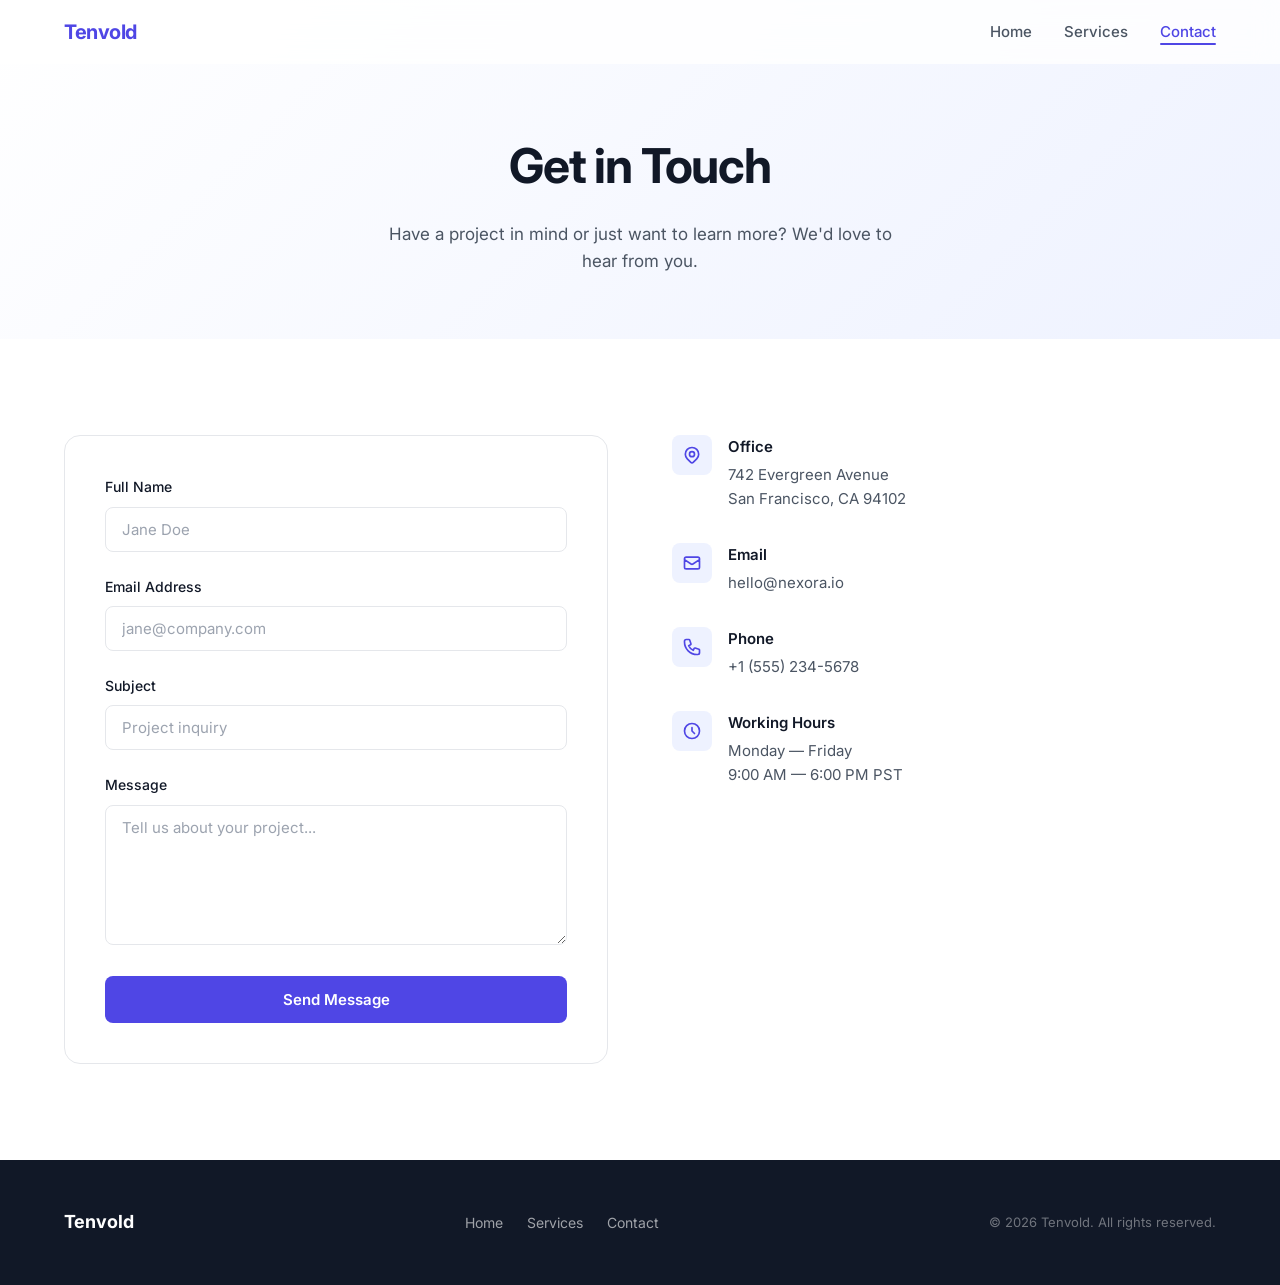
==== contact.html @ 65609ea9 "Add company website template Modern HTML/CSS/JS template for Tenvold (fictional digital solutions co" ====
<!DOCTYPE html>
<html lang="en">
<head>
  <meta charset="UTF-8">
  <meta name="viewport" content="width=device-width, initial-scale=1.0">
  <title>Contact &mdash; Tenvold</title>
  <meta name="description" content="Get in touch with Tenvold. We'd love to hear about your project.">
  <link rel="icon" href="data:image/svg+xml,<svg xmlns='http://www.w3.org/2000/svg' viewBox='0 0 100 100'><text y='.9em' font-size='90'>◆</text></svg>">
  <link rel="stylesheet" href="css/style.css">
</head>
<body>

  <nav class="nav">
    <div class="container">
      <a href="index.html" class="nav-logo">Tenvold</a>
      <ul class="nav-links">
        <li><a href="index.html">Home</a></li>
        <li><a href="services.html">Services</a></li>
        <li><a href="contact.html" class="active">Contact</a></li>
      </ul>
      <button class="nav-toggle" aria-label="Toggle navigation">
        <span></span>
        <span></span>
        <span></span>
      </button>
    </div>
  </nav>

  <header class="page-header">
    <div class="container">
      <h1>Get in Touch</h1>
      <p>Have a project in mind or just want to learn more? We'd love to hear from you.</p>
    </div>
  </header>

  <section class="section">
    <div class="container">
      <div class="contact-grid">

        <form class="contact-form reveal">
          <div class="form-group">
            <label for="name">Full Name</label>
            <input type="text" id="name" name="name" placeholder="Jane Doe" required>
          </div>
          <div class="form-group">
            <label for="email">Email Address</label>
            <input type="email" id="email" name="email" placeholder="jane@company.com" required>
          </div>
          <div class="form-group">
            <label for="subject">Subject</label>
            <input type="text" id="subject" name="subject" placeholder="Project inquiry">
          </div>
          <div class="form-group">
            <label for="message">Message</label>
            <textarea id="message" name="message" placeholder="Tell us about your project..." required></textarea>
          </div>
          <button type="submit" class="form-submit">Send Message</button>
        </form>

        <div class="contact-info reveal reveal-delay-2">
          <div class="contact-info-item">
            <div class="contact-info-icon">
              <svg xmlns="http://www.w3.org/2000/svg" fill="none" viewBox="0 0 24 24" stroke="currentColor" stroke-width="2">
                <path stroke-linecap="round" stroke-linejoin="round" d="M17.657 16.657L13.414 20.9a1.998 1.998 0 01-2.827 0l-4.244-4.243a8 8 0 1111.314 0z" />
                <path stroke-linecap="round" stroke-linejoin="round" d="M15 11a3 3 0 11-6 0 3 3 0 016 0z" />
              </svg>
            </div>
            <div>
              <h3>Office</h3>
              <p>742 Evergreen Avenue<br>San Francisco, CA 94102</p>
            </div>
          </div>

          <div class="contact-info-item">
            <div class="contact-info-icon">
              <svg xmlns="http://www.w3.org/2000/svg" fill="none" viewBox="0 0 24 24" stroke="currentColor" stroke-width="2">
                <path stroke-linecap="round" stroke-linejoin="round" d="M3 8l7.89 5.26a2 2 0 002.22 0L21 8M5 19h14a2 2 0 002-2V7a2 2 0 00-2-2H5a2 2 0 00-2 2v10a2 2 0 002 2z" />
              </svg>
            </div>
            <div>
              <h3>Email</h3>
              <p>hello@nexora.io</p>
            </div>
          </div>

          <div class="contact-info-item">
            <div class="contact-info-icon">
              <svg xmlns="http://www.w3.org/2000/svg" fill="none" viewBox="0 0 24 24" stroke="currentColor" stroke-width="2">
                <path stroke-linecap="round" stroke-linejoin="round" d="M3 5a2 2 0 012-2h3.28a1 1 0 01.948.684l1.498 4.493a1 1 0 01-.502 1.21l-2.257 1.13a11.042 11.042 0 005.516 5.516l1.13-2.257a1 1 0 011.21-.502l4.493 1.498a1 1 0 01.684.949V19a2 2 0 01-2 2h-1C9.716 21 3 14.284 3 6V5z" />
              </svg>
            </div>
            <div>
              <h3>Phone</h3>
              <p>+1 (555) 234-5678</p>
            </div>
          </div>

          <div class="contact-info-item">
            <div class="contact-info-icon">
              <svg xmlns="http://www.w3.org/2000/svg" fill="none" viewBox="0 0 24 24" stroke="currentColor" stroke-width="2">
                <path stroke-linecap="round" stroke-linejoin="round" d="M12 8v4l3 3m6-3a9 9 0 11-18 0 9 9 0 0118 0z" />
              </svg>
            </div>
            <div>
              <h3>Working Hours</h3>
              <p>Monday &mdash; Friday<br>9:00 AM &mdash; 6:00 PM PST</p>
            </div>
          </div>
        </div>

      </div>
    </div>
  </section>

  <footer class="footer">
    <div class="container">
      <div class="footer-logo">Tenvold</div>
      <ul class="footer-links">
        <li><a href="index.html">Home</a></li>
        <li><a href="services.html">Services</a></li>
        <li><a href="contact.html">Contact</a></li>
      </ul>
      <p class="footer-copy">&copy; 2026 Tenvold. All rights reserved.</p>
    </div>
  </footer>

  <script src="js/main.js"></script>
</body>
</html>
---- css/style.css ----
@import url('https://fonts.googleapis.com/css2?family=Inter:wght@400;500;600;700&display=swap');

:root {
  --color-primary: #4F46E5;
  --color-primary-hover: #4338CA;
  --color-primary-light: #EEF2FF;
  --color-primary-subtle: #C7D2FE;

  --color-text: #111827;
  --color-text-secondary: #4B5563;
  --color-text-muted: #9CA3AF;

  --color-bg: #FFFFFF;
  --color-bg-alt: #F9FAFB;
  --color-surface: #FFFFFF;
  --color-border: #E5E7EB;

  --shadow-xs: 0 1px 2px rgb(0 0 0 / 0.05);
  --shadow-sm: 0 1px 3px rgb(0 0 0 / 0.1), 0 1px 2px rgb(0 0 0 / 0.06);
  --shadow-md: 0 4px 6px -1px rgb(0 0 0 / 0.1), 0 2px 4px -2px rgb(0 0 0 / 0.1);
  --shadow-lg: 0 10px 15px -3px rgb(0 0 0 / 0.1), 0 4px 6px -4px rgb(0 0 0 / 0.1);
  --shadow-xl: 0 20px 25px -5px rgb(0 0 0 / 0.1), 0 8px 10px -6px rgb(0 0 0 / 0.1);

  --radius-sm: 0.375rem;
  --radius-md: 0.5rem;
  --radius-lg: 0.75rem;
  --radius-xl: 1rem;
  --radius-2xl: 1.5rem;
  --radius-full: 9999px;

  --font-family: 'Inter', system-ui, -apple-system, BlinkMacSystemFont, 'Segoe UI', sans-serif;

  --transition-fast: 150ms cubic-bezier(0.4, 0, 0.2, 1);
  --transition-base: 300ms cubic-bezier(0.4, 0, 0.2, 1);
  --transition-slow: 500ms cubic-bezier(0.4, 0, 0.2, 1);

  --max-width: 1200px;
  --nav-height: 4rem;
}

*,
*::before,
*::after {
  margin: 0;
  padding: 0;
  box-sizing: border-box;
}

html {
  scroll-behavior: smooth;
  -webkit-font-smoothing: antialiased;
  -moz-osx-font-smoothing: grayscale;
}

body {
  font-family: var(--font-family);
  color: var(--color-text);
  background-color: var(--color-bg);
  line-height: 1.6;
  overflow-x: hidden;
}

img {
  max-width: 100%;
  height: auto;
  display: block;
}

a {
  color: inherit;
  text-decoration: none;
}

.container {
  width: 100%;
  max-width: var(--max-width);
  margin: 0 auto;
  padding: 0 1.5rem;
}

/* ---- Navigation ---- */

.nav {
  position: fixed;
  top: 0;
  left: 0;
  right: 0;
  height: var(--nav-height);
  background: rgba(255, 255, 255, 0.8);
  backdrop-filter: blur(12px);
  -webkit-backdrop-filter: blur(12px);
  border-bottom: 1px solid transparent;
  z-index: 1000;
  transition: border-color var(--transition-base), box-shadow var(--transition-base);
}

.nav.scrolled {
  border-bottom-color: var(--color-border);
  box-shadow: var(--shadow-xs);
}

.nav .container {
  display: flex;
  align-items: center;
  justify-content: space-between;
  height: 100%;
}

.nav-logo {
  font-size: 1.25rem;
  font-weight: 700;
  color: var(--color-primary);
  letter-spacing: -0.025em;
}

.nav-links {
  display: flex;
  align-items: center;
  gap: 2rem;
  list-style: none;
}

.nav-links a {
  font-size: 0.9375rem;
  font-weight: 500;
  color: var(--color-text-secondary);
  transition: color var(--transition-fast);
  position: relative;
}

.nav-links a::after {
  content: '';
  position: absolute;
  bottom: -4px;
  left: 0;
  width: 0;
  height: 2px;
  background: var(--color-primary);
  transition: width var(--transition-base);
  border-radius: var(--radius-full);
}

.nav-links a:hover,
.nav-links a.active {
  color: var(--color-primary);
}

.nav-links a:hover::after,
.nav-links a.active::after {
  width: 100%;
}

.nav-toggle {
  display: none;
  flex-direction: column;
  gap: 5px;
  background: none;
  border: none;
  cursor: pointer;
  padding: 4px;
}

.nav-toggle span {
  display: block;
  width: 24px;
  height: 2px;
  background: var(--color-text);
  border-radius: var(--radius-full);
  transition: transform var(--transition-base), opacity var(--transition-fast);
}

.nav-toggle.active span:nth-child(1) {
  transform: translateY(7px) rotate(45deg);
}

.nav-toggle.active span:nth-child(2) {
  opacity: 0;
}

.nav-toggle.active span:nth-child(3) {
  transform: translateY(-7px) rotate(-45deg);
}

/* ---- Hero ---- */

.hero {
  min-height: 100vh;
  display: flex;
  align-items: center;
  padding-top: var(--nav-height);
  background: linear-gradient(135deg, var(--color-bg) 0%, var(--color-primary-light) 100%);
  position: relative;
  overflow: hidden;
}

.hero-grid {
  display: grid;
  grid-template-columns: 1fr 1fr;
  gap: 4rem;
  align-items: center;
}

.hero-content {
  position: relative;
  z-index: 1;
}

.hero-badge {
  display: inline-flex;
  align-items: center;
  gap: 0.5rem;
  padding: 0.375rem 1rem;
  background: var(--color-primary-light);
  color: var(--color-primary);
  border: 1px solid var(--color-primary-subtle);
  border-radius: var(--radius-full);
  font-size: 0.875rem;
  font-weight: 500;
  margin-bottom: 1.5rem;
}

.hero h1 {
  font-size: clamp(2.5rem, 5vw, 3.75rem);
  font-weight: 700;
  line-height: 1.1;
  letter-spacing: -0.025em;
  color: var(--color-text);
  margin-bottom: 1.5rem;
}

.hero h1 .highlight {
  color: var(--color-primary);
}

.hero-description {
  font-size: 1.125rem;
  color: var(--color-text-secondary);
  line-height: 1.7;
  max-width: 540px;
}

.hero-image {
  position: relative;
  border-radius: var(--radius-2xl);
  overflow: hidden;
  box-shadow: var(--shadow-xl);
}

.hero-image img {
  width: 100%;
  height: 100%;
  object-fit: cover;
  aspect-ratio: 4 / 3;
}

.hero-decoration {
  position: absolute;
  border-radius: 50%;
  filter: blur(80px);
  opacity: 0.3;
  pointer-events: none;
}

.hero-decoration-1 {
  width: 400px;
  height: 400px;
  background: var(--color-primary-subtle);
  top: -100px;
  right: -100px;
}

.hero-decoration-2 {
  width: 300px;
  height: 300px;
  background: var(--color-primary);
  bottom: -50px;
  left: -50px;
  opacity: 0.1;
}

/* ---- Sections ---- */

.section {
  padding: 6rem 0;
}

.section-alt {
  background: var(--color-bg-alt);
}

.section-header {
  text-align: center;
  max-width: 640px;
  margin: 0 auto 4rem;
}

.section-label {
  display: inline-block;
  font-size: 0.875rem;
  font-weight: 600;
  color: var(--color-primary);
  text-transform: uppercase;
  letter-spacing: 0.05em;
  margin-bottom: 0.75rem;
}

.section-title {
  font-size: clamp(1.875rem, 3.5vw, 2.5rem);
  font-weight: 700;
  line-height: 1.2;
  letter-spacing: -0.025em;
  margin-bottom: 1rem;
}

.section-description {
  font-size: 1.0625rem;
  color: var(--color-text-secondary);
  line-height: 1.7;
}

/* ---- About ---- */

.about-grid {
  display: grid;
  grid-template-columns: 1fr 1fr;
  gap: 4rem;
  align-items: center;
}

.about-image {
  border-radius: var(--radius-xl);
  overflow: hidden;
  box-shadow: var(--shadow-lg);
}

.about-image img {
  width: 100%;
  height: 100%;
  object-fit: cover;
  aspect-ratio: 4 / 3;
}

.about-content h2 {
  font-size: clamp(1.75rem, 3vw, 2.25rem);
  font-weight: 700;
  line-height: 1.2;
  letter-spacing: -0.025em;
  margin-bottom: 1.5rem;
}

.about-content p {
  font-size: 1.0625rem;
  color: var(--color-text-secondary);
  line-height: 1.8;
  margin-bottom: 1rem;
}

.about-stats {
  display: grid;
  grid-template-columns: repeat(3, 1fr);
  gap: 2rem;
  margin-top: 2.5rem;
  padding-top: 2.5rem;
  border-top: 1px solid var(--color-border);
}

.stat-number {
  font-size: 1.75rem;
  font-weight: 700;
  color: var(--color-primary);
  line-height: 1;
  margin-bottom: 0.25rem;
}

.stat-label {
  font-size: 0.875rem;
  color: var(--color-text-muted);
}

/* ---- Page Header (inner pages) ---- */

.page-header {
  padding: calc(var(--nav-height) + 4rem) 0 4rem;
  background: linear-gradient(135deg, var(--color-bg) 0%, var(--color-primary-light) 100%);
  text-align: center;
}

.page-header h1 {
  font-size: clamp(2rem, 4vw, 3rem);
  font-weight: 700;
  letter-spacing: -0.025em;
  margin-bottom: 1rem;
}

.page-header p {
  font-size: 1.0625rem;
  color: var(--color-text-secondary);
  max-width: 540px;
  margin: 0 auto;
}

/* ---- Services ---- */

.services-grid {
  display: grid;
  grid-template-columns: repeat(auto-fit, minmax(280px, 1fr));
  gap: 2rem;
}

.service-card {
  background: var(--color-surface);
  border: 1px solid var(--color-border);
  border-radius: var(--radius-xl);
  padding: 2rem;
  transition:
    transform var(--transition-base),
    box-shadow var(--transition-base),
    border-color var(--transition-base);
}

.service-card:hover {
  transform: translateY(-4px);
  box-shadow: var(--shadow-lg);
  border-color: var(--color-primary-subtle);
}

.service-icon {
  width: 3rem;
  height: 3rem;
  display: flex;
  align-items: center;
  justify-content: center;
  background: var(--color-primary-light);
  color: var(--color-primary);
  border-radius: var(--radius-lg);
  margin-bottom: 1.5rem;
}

.service-icon svg {
  width: 1.5rem;
  height: 1.5rem;
}

.service-card h3 {
  font-size: 1.125rem;
  font-weight: 600;
  margin-bottom: 0.75rem;
  letter-spacing: -0.01em;
}

.service-card p {
  font-size: 0.9375rem;
  color: var(--color-text-secondary);
  line-height: 1.7;
}

/* ---- Contact ---- */

.contact-grid {
  display: grid;
  grid-template-columns: 1fr 1fr;
  gap: 4rem;
}

.contact-form {
  background: var(--color-surface);
  border: 1px solid var(--color-border);
  border-radius: var(--radius-xl);
  padding: 2.5rem;
}

.form-group {
  margin-bottom: 1.5rem;
}

.form-group label {
  display: block;
  font-size: 0.875rem;
  font-weight: 500;
  color: var(--color-text);
  margin-bottom: 0.5rem;
}

.form-group input,
.form-group textarea {
  width: 100%;
  padding: 0.75rem 1rem;
  border: 1px solid var(--color-border);
  border-radius: var(--radius-md);
  font-family: var(--font-family);
  font-size: 0.9375rem;
  color: var(--color-text);
  background: var(--color-bg);
  transition: border-color var(--transition-fast), box-shadow var(--transition-fast);
  outline: none;
}

.form-group input:focus,
.form-group textarea:focus {
  border-color: var(--color-primary);
  box-shadow: 0 0 0 3px var(--color-primary-light);
}

.form-group input::placeholder,
.form-group textarea::placeholder {
  color: var(--color-text-muted);
}

.form-group textarea {
  min-height: 140px;
  resize: vertical;
}

.form-submit {
  width: 100%;
  padding: 0.875rem 2rem;
  background: var(--color-primary);
  color: #FFFFFF;
  border: none;
  border-radius: var(--radius-md);
  font-family: var(--font-family);
  font-size: 0.9375rem;
  font-weight: 600;
  cursor: pointer;
  transition: background var(--transition-fast), transform var(--transition-fast);
}

.form-submit:hover {
  background: var(--color-primary-hover);
}

.form-submit:active {
  transform: scale(0.98);
}

.contact-info {
  display: flex;
  flex-direction: column;
  gap: 2rem;
}

.contact-info-item {
  display: flex;
  gap: 1rem;
  align-items: flex-start;
}

.contact-info-icon {
  width: 2.5rem;
  height: 2.5rem;
  display: flex;
  align-items: center;
  justify-content: center;
  background: var(--color-primary-light);
  color: var(--color-primary);
  border-radius: var(--radius-md);
  flex-shrink: 0;
}

.contact-info-icon svg {
  width: 1.25rem;
  height: 1.25rem;
}

.contact-info-item h3 {
  font-size: 0.9375rem;
  font-weight: 600;
  margin-bottom: 0.25rem;
}

.contact-info-item p {
  font-size: 0.9375rem;
  color: var(--color-text-secondary);
  line-height: 1.6;
}

/* ---- Footer ---- */

.footer {
  background: var(--color-text);
  color: rgba(255, 255, 255, 0.7);
  padding: 3rem 0;
}

.footer .container {
  display: flex;
  justify-content: space-between;
  align-items: center;
}

.footer-logo {
  font-size: 1.125rem;
  font-weight: 700;
  color: #FFFFFF;
}

.footer-links {
  display: flex;
  gap: 1.5rem;
  list-style: none;
}

.footer-links a {
  font-size: 0.875rem;
  color: rgba(255, 255, 255, 0.6);
  transition: color var(--transition-fast);
}

.footer-links a:hover {
  color: #FFFFFF;
}

.footer-copy {
  font-size: 0.8125rem;
  color: rgba(255, 255, 255, 0.4);
}

/* ---- Scroll Reveal ---- */

.reveal {
  opacity: 0;
  transform: translateY(30px);
  transition:
    opacity 0.8s cubic-bezier(0.16, 1, 0.3, 1),
    transform 0.8s cubic-bezier(0.16, 1, 0.3, 1);
}

.reveal.revealed {
  opacity: 1;
  transform: translateY(0);
}

.reveal-delay-1 { transition-delay: 100ms; }
.reveal-delay-2 { transition-delay: 200ms; }
.reveal-delay-3 { transition-delay: 300ms; }
.reveal-delay-4 { transition-delay: 400ms; }

/* ---- Responsive ---- */

@media (max-width: 768px) {
  .nav-links {
    position: fixed;
    top: var(--nav-height);
    left: 0;
    right: 0;
    background: var(--color-bg);
    flex-direction: column;
    padding: 2rem;
    gap: 1.5rem;
    border-bottom: 1px solid var(--color-border);
    transform: translateY(-100%);
    opacity: 0;
    pointer-events: none;
    transition: transform var(--transition-base), opacity var(--transition-base);
  }

  .nav-links.open {
    transform: translateY(0);
    opacity: 1;
    pointer-events: all;
  }

  .nav-toggle {
    display: flex;
  }

  .hero-grid,
  .about-grid,
  .contact-grid {
    grid-template-columns: 1fr;
    gap: 2.5rem;
  }

  .hero {
    min-height: auto;
    padding: calc(var(--nav-height) + 3rem) 0 3rem;
  }

  .about-stats {
    gap: 1rem;
  }

  .section {
    padding: 4rem 0;
  }

  .contact-form {
    padding: 1.5rem;
  }

  .footer .container {
    flex-direction: column;
    gap: 1.5rem;
    text-align: center;
  }
}
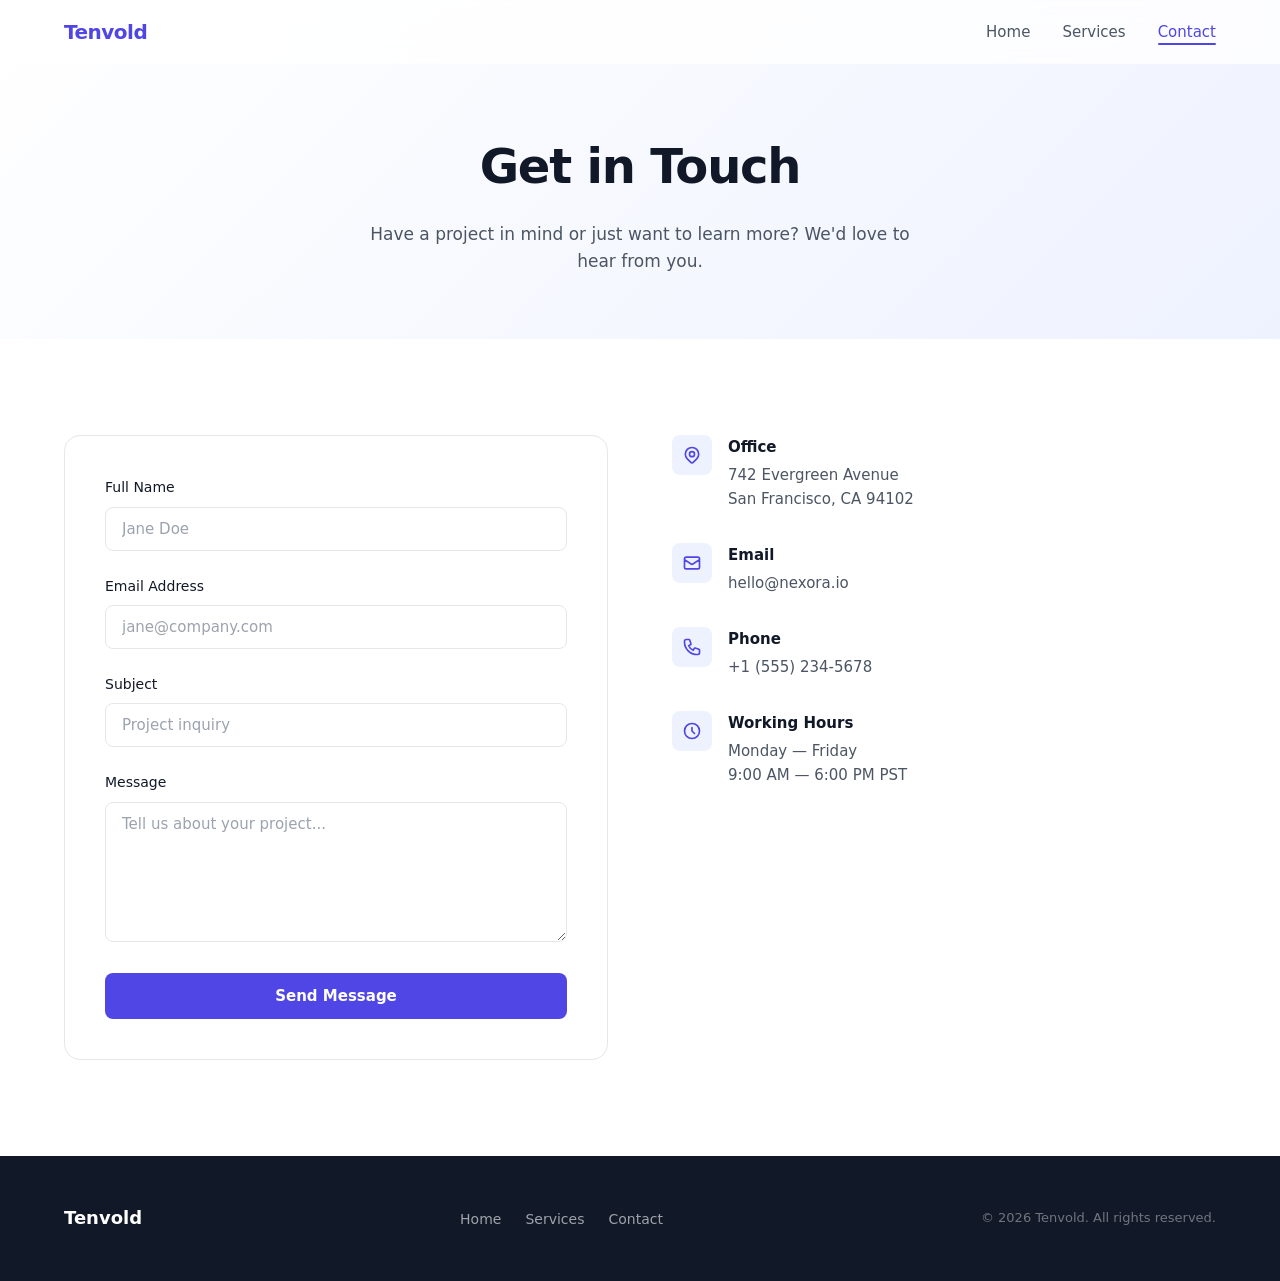
==== commit 9f55e9b3: "Add ARIA attributes to mobile nav toggle for accessibility Agent-Logs-Url: https://github.com/doomy/" ====
--- a/contact.html
+++ b/contact.html
@@ -13,12 +13,12 @@
   <nav class="nav">
     <div class="container">
       <a href="index.html" class="nav-logo">Tenvold</a>
-      <ul class="nav-links">
+      <ul class="nav-links" id="nav-links">
         <li><a href="index.html">Home</a></li>
         <li><a href="services.html">Services</a></li>
         <li><a href="contact.html" class="active">Contact</a></li>
       </ul>
-      <button class="nav-toggle" aria-label="Toggle navigation">
+      <button class="nav-toggle" aria-label="Toggle navigation" aria-controls="nav-links" aria-expanded="false">
         <span></span>
         <span></span>
         <span></span>
--- a/css/style.css
+++ b/css/style.css
@@ -1,4 +1,4 @@
-@import url('https://fonts.googleapis.com/css2?family=Inter:wght@400;500;600;700&display=swap');
+/* Google Fonts should be loaded via HTML <link rel="preconnect"> and <link rel="stylesheet"> tags, not via CSS @import. */
 
 :root {
   --color-primary: #4F46E5;
@@ -52,6 +52,11 @@
   -moz-osx-font-smoothing: grayscale;
 }
 
+@media (prefers-reduced-motion: reduce) {
+  html {
+    scroll-behavior: auto;
+  }
+}
 body {
   font-family: var(--font-family);
   color: var(--color-text);
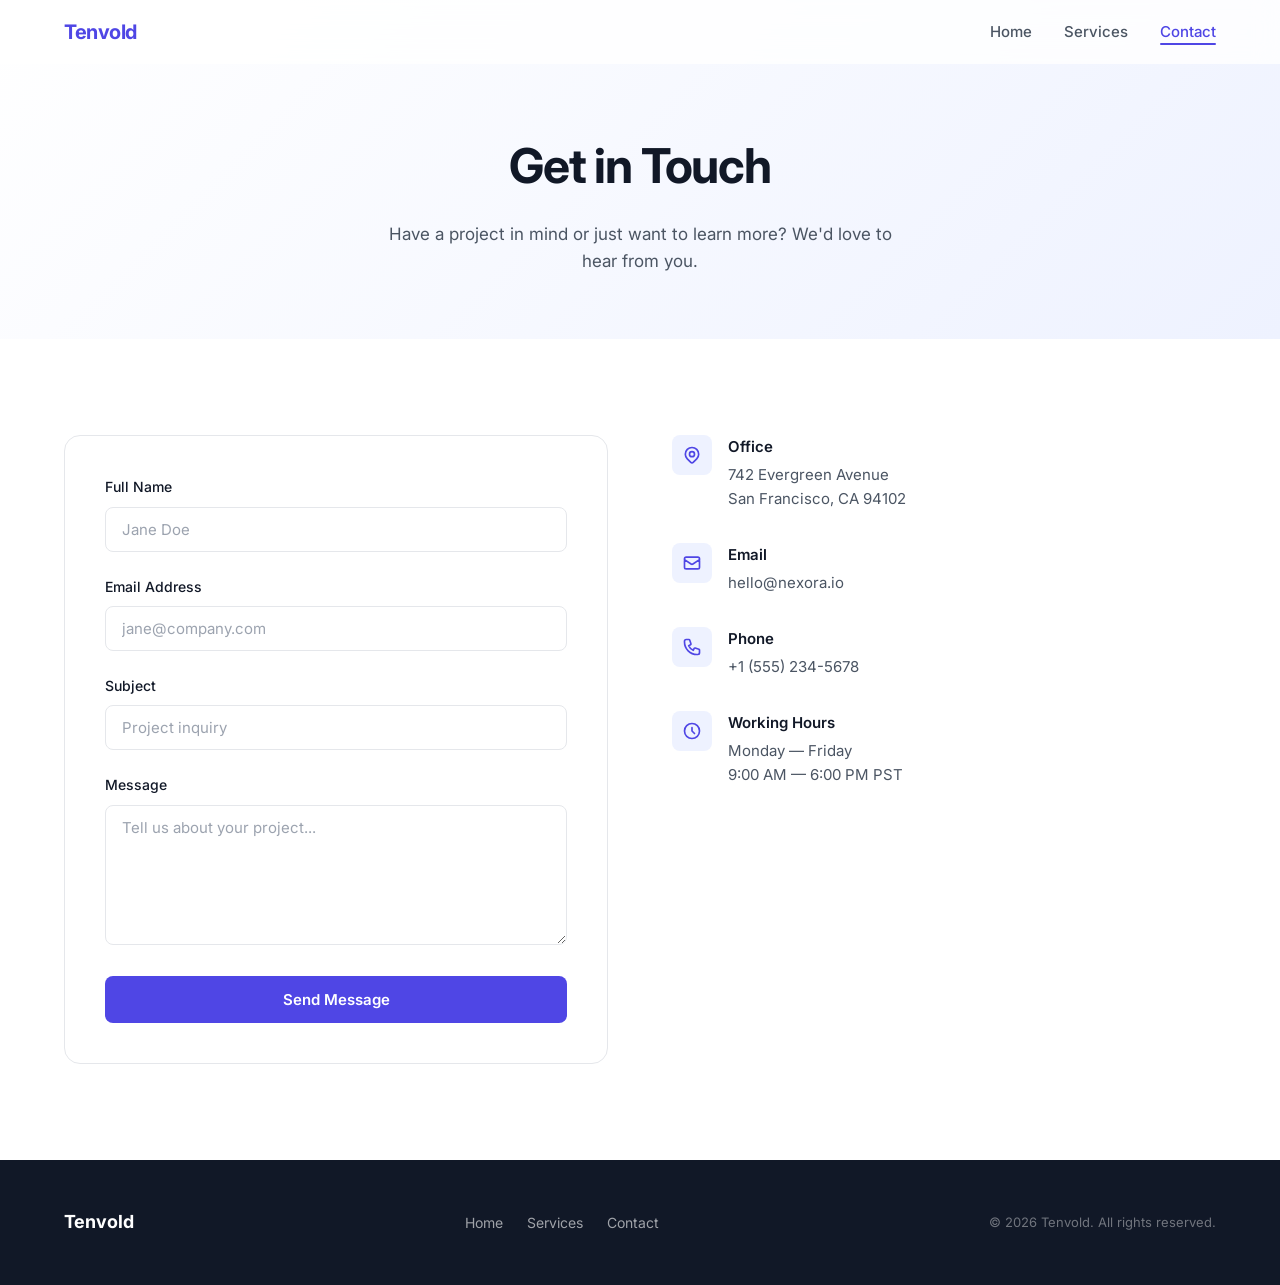
==== commit 089b08d7: "Fix redundant ARIA JS init and restore Google Fonts via HTML link tags Agent-Logs-Url: https://githu" ====
--- a/contact.html
+++ b/contact.html
@@ -6,6 +6,9 @@
   <title>Contact &mdash; Tenvold</title>
   <meta name="description" content="Get in touch with Tenvold. We'd love to hear about your project.">
   <link rel="icon" href="data:image/svg+xml,<svg xmlns='http://www.w3.org/2000/svg' viewBox='0 0 100 100'><text y='.9em' font-size='90'>◆</text></svg>">
+  <link rel="preconnect" href="https://fonts.googleapis.com">
+  <link rel="preconnect" href="https://fonts.gstatic.com" crossorigin>
+  <link rel="stylesheet" href="https://fonts.googleapis.com/css2?family=Inter:wght@400;500;600;700&display=swap">
   <link rel="stylesheet" href="css/style.css">
 </head>
 <body>
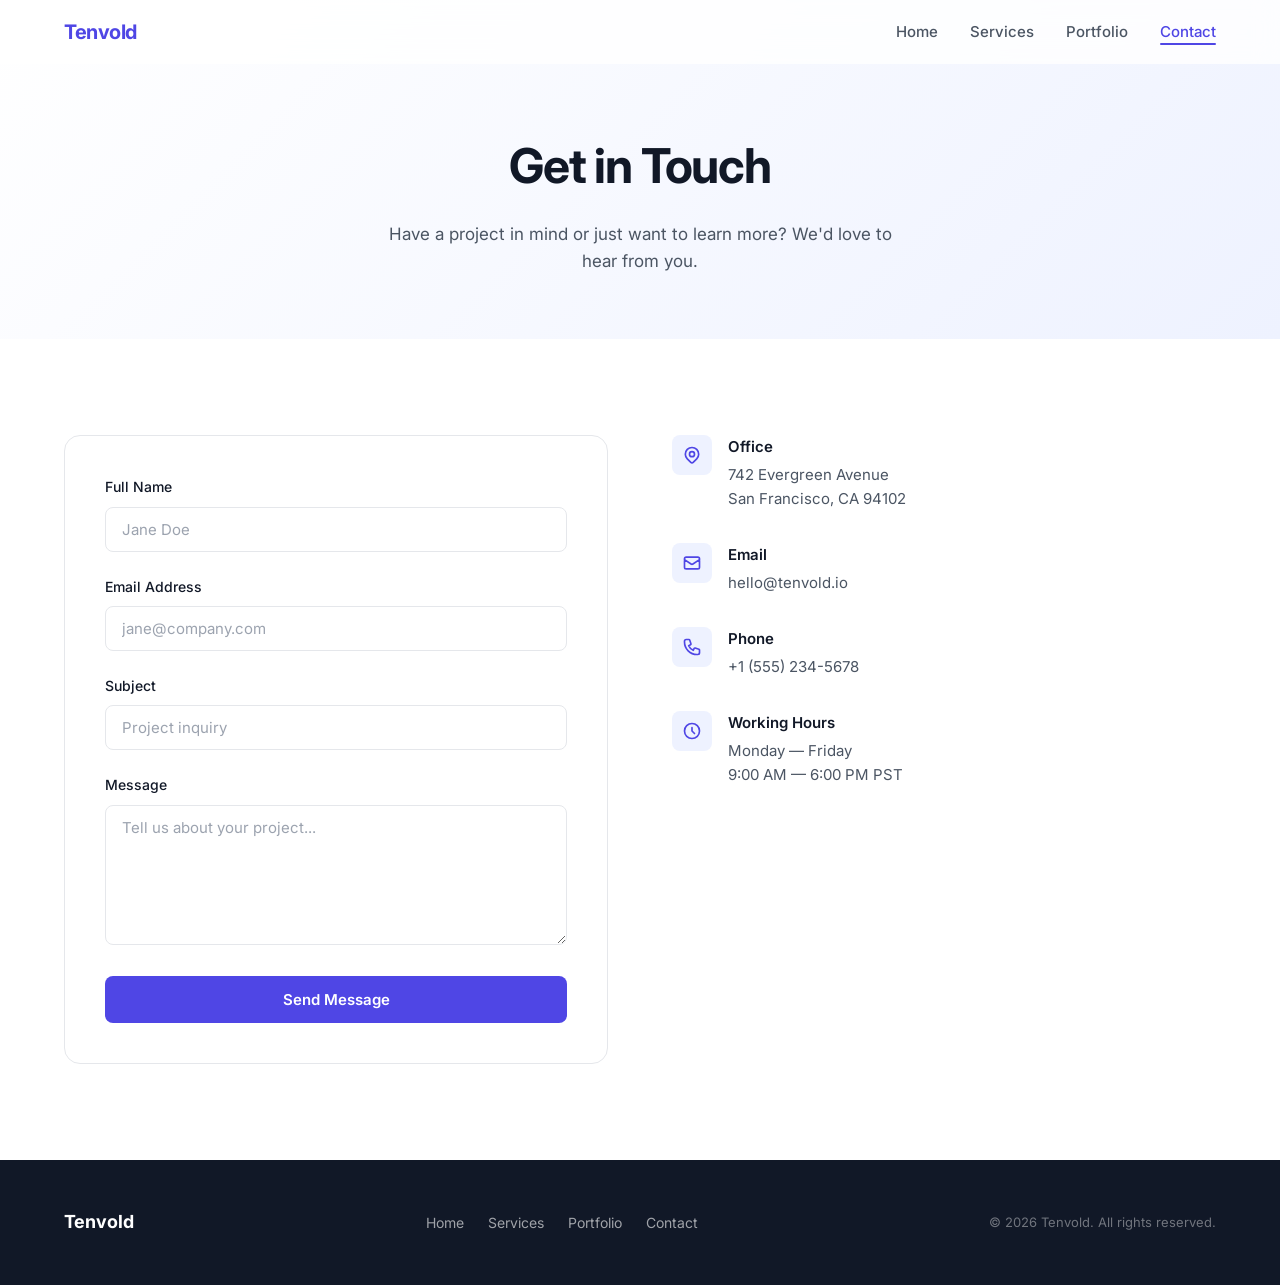
==== commit 407e182c: "New page - portfolio" ====
--- a/contact.html
+++ b/contact.html
@@ -19,6 +19,7 @@
       <ul class="nav-links" id="nav-links">
         <li><a href="index.html">Home</a></li>
         <li><a href="services.html">Services</a></li>
+        <li><a href="portfolio.html">Portfolio</a></li>
         <li><a href="contact.html" class="active">Contact</a></li>
       </ul>
       <button class="nav-toggle" aria-label="Toggle navigation" aria-controls="nav-links" aria-expanded="false">
@@ -82,7 +83,7 @@
             </div>
             <div>
               <h3>Email</h3>
-              <p>hello@nexora.io</p>
+              <p>hello@tenvold.io</p>
             </div>
           </div>
 
@@ -121,6 +122,7 @@
       <ul class="footer-links">
         <li><a href="index.html">Home</a></li>
         <li><a href="services.html">Services</a></li>
+        <li><a href="portfolio.html">Portfolio</a></li>
         <li><a href="contact.html">Contact</a></li>
       </ul>
       <p class="footer-copy">&copy; 2026 Tenvold. All rights reserved.</p>
--- a/css/style.css
+++ b/css/style.css
@@ -454,6 +454,140 @@
 }
 
 .service-card p {
+  font-size: 0.9375rem;
+  color: var(--color-text-secondary);
+  line-height: 1.7;
+}
+
+/* ---- Portfolio ---- */
+
+.portfolio-filters {
+  display: flex;
+  justify-content: center;
+  flex-wrap: wrap;
+  gap: 0.5rem;
+  margin-bottom: 3rem;
+}
+
+.filter-btn {
+  padding: 0.5rem 1.25rem;
+  border: 1px solid var(--color-border);
+  border-radius: var(--radius-full);
+  background: var(--color-surface);
+  font-family: var(--font-family);
+  font-size: 0.875rem;
+  font-weight: 500;
+  color: var(--color-text-secondary);
+  cursor: pointer;
+  transition:
+    background var(--transition-fast),
+    color var(--transition-fast),
+    border-color var(--transition-fast);
+}
+
+.filter-btn:hover {
+  border-color: var(--color-primary-subtle);
+  color: var(--color-primary);
+}
+
+.filter-btn.active {
+  background: var(--color-primary);
+  color: #FFFFFF;
+  border-color: var(--color-primary);
+}
+
+.portfolio-grid {
+  display: grid;
+  grid-template-columns: repeat(auto-fill, minmax(340px, 1fr));
+  gap: 2rem;
+}
+
+.portfolio-card {
+  border-radius: var(--radius-xl);
+  overflow: hidden;
+  border: 1px solid var(--color-border);
+  background: var(--color-surface);
+  transition:
+    transform var(--transition-base),
+    box-shadow var(--transition-base),
+    border-color var(--transition-base),
+    opacity var(--transition-base);
+}
+
+.portfolio-card:hover {
+  transform: translateY(-4px);
+  box-shadow: var(--shadow-lg);
+  border-color: var(--color-primary-subtle);
+}
+
+.portfolio-card.hidden {
+  display: none;
+}
+
+.portfolio-card-image {
+  position: relative;
+  overflow: hidden;
+  aspect-ratio: 3 / 2;
+}
+
+.portfolio-card-image img {
+  width: 100%;
+  height: 100%;
+  object-fit: cover;
+  transition: transform var(--transition-slow);
+}
+
+.portfolio-card:hover .portfolio-card-image img {
+  transform: scale(1.05);
+}
+
+.portfolio-card-overlay {
+  position: absolute;
+  inset: 0;
+  background: linear-gradient(to top, rgba(0, 0, 0, 0.6) 0%, transparent 50%);
+  opacity: 0;
+  transition: opacity var(--transition-base);
+  display: flex;
+  align-items: flex-end;
+  padding: 1.5rem;
+}
+
+.portfolio-card:hover .portfolio-card-overlay {
+  opacity: 1;
+}
+
+.portfolio-card-overlay span {
+  color: #FFFFFF;
+  font-size: 0.8125rem;
+  font-weight: 500;
+  padding: 0.25rem 0.75rem;
+  background: rgba(255, 255, 255, 0.15);
+  backdrop-filter: blur(8px);
+  -webkit-backdrop-filter: blur(8px);
+  border-radius: var(--radius-full);
+}
+
+.portfolio-card-body {
+  padding: 1.5rem;
+}
+
+.portfolio-card-category {
+  font-size: 0.75rem;
+  font-weight: 600;
+  color: var(--color-primary);
+  text-transform: uppercase;
+  letter-spacing: 0.05em;
+  margin-bottom: 0.5rem;
+}
+
+.portfolio-card-body h3 {
+  font-size: 1.125rem;
+  font-weight: 600;
+  letter-spacing: -0.01em;
+  margin-bottom: 0.5rem;
+}
+
+.portfolio-card-body p {
   font-size: 0.9375rem;
   color: var(--color-text-secondary);
   line-height: 1.7;
@@ -676,6 +810,10 @@
     gap: 2.5rem;
   }
 
+  .portfolio-grid {
+    grid-template-columns: 1fr;
+  }
+
   .hero {
     min-height: auto;
     padding: calc(var(--nav-height) + 3rem) 0 3rem;
